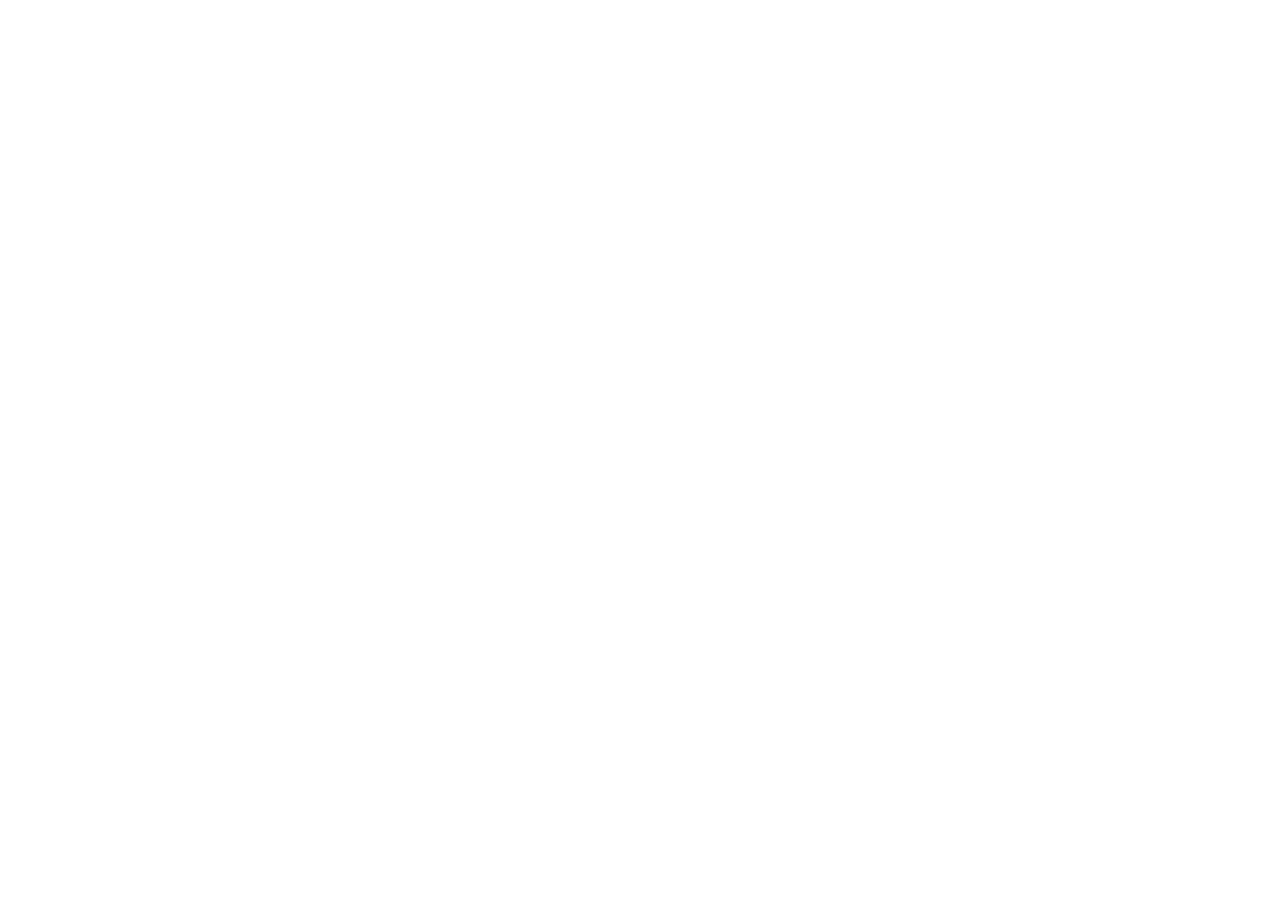
==== index.html @ a4ff1979 "Criei a página principal" ====
<!DOCTYPE html>
<html lang="pt-br">
<head>
    <meta charset="UTF-8">
    <meta name="viewport" content="width=device-width, initial-scale=1.0">
    <title>Projeto Redes Sociais</title>
    <link rel="stylesheet" href="style/style.css">
    <link rel="shortcut icon" href="favicon.ico" type="image/x-icon">
</head>
<body>
    
</body>
</html>
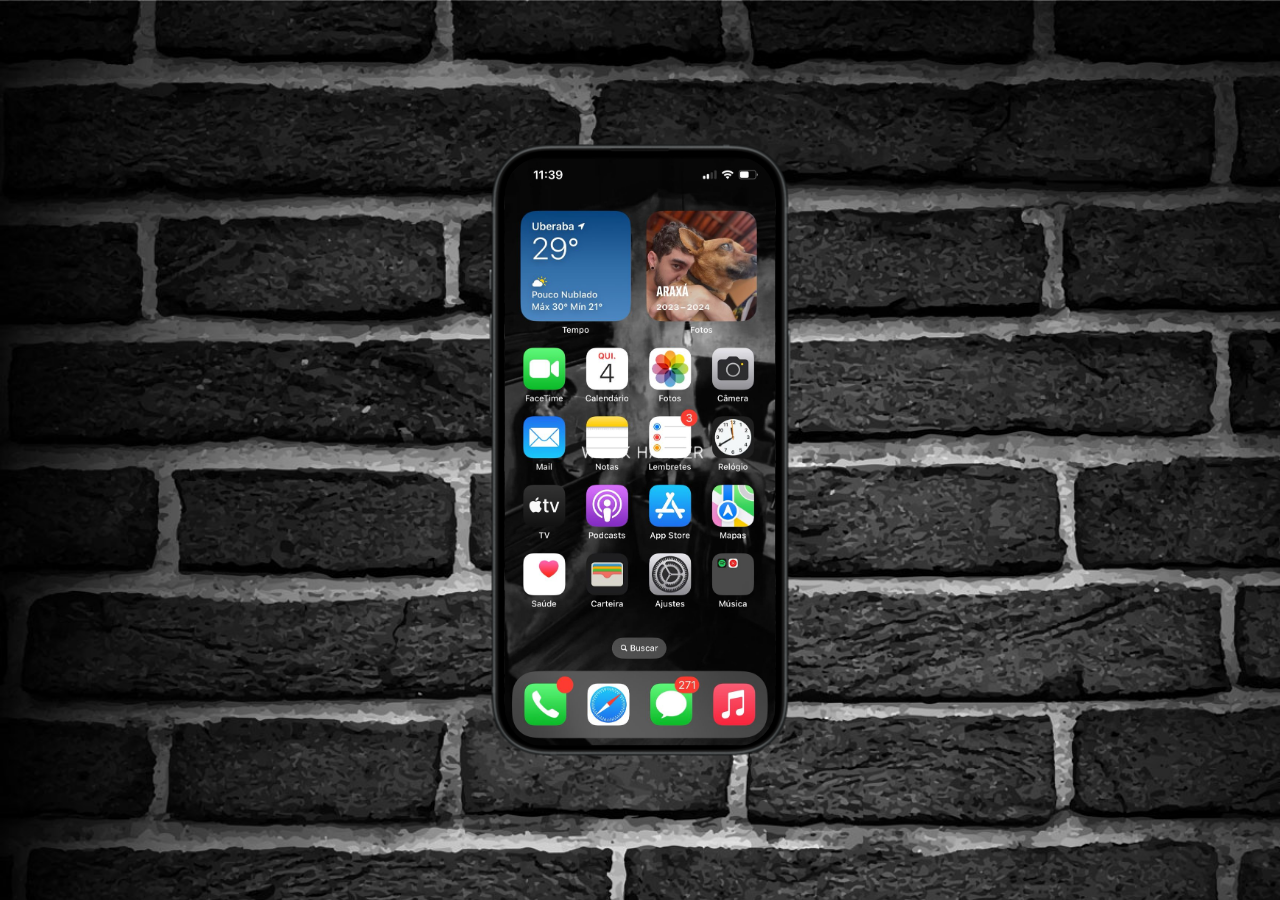
==== commit 8c53e637: "Criei a tela home" ====
--- a/index.html
+++ b/index.html
@@ -8,6 +8,13 @@
     <link rel="shortcut icon" href="favicon.ico" type="image/x-icon">
 </head>
 <body>
-    
+    <main>
+        <section id="telefone">
+            <iframe src="home.html" name="tela" id="tela" frameborder="0"></iframe>
+        </section>
+        <section id="redes-sociais">
+
+        </section>
+    </main>
 </body>
 </html>--- a/style/style.css
+++ b/style/style.css
@@ -0,0 +1,47 @@
+@charset "UTF-8";
+
+* {
+    margin: 0px;
+    padding: 0px;
+    font-family: Arial, Helvetica, sans-serif;
+}
+
+html,
+body {
+    height: 100vh;
+    width: 100vw;
+    background-color: black;
+}
+
+body {
+    background: url('../assets/fundo-tijolo.jpg') no-repeat top center;
+    background-size: cover;
+    background-attachment: fixed;
+}
+
+main {
+    height: 100vh;
+    position: relative;
+}
+
+section#telefone {
+    position: absolute;
+    top: 50%;
+    left: 50%;
+    transform: translate(-50%, -50%);
+
+    height: 611px;
+    width: 301px;
+    background: url('../assets/frame-iphone-2.png') no-repeat;
+}
+
+iframe#tela {
+    position: relative;
+    top: 12px;
+    left: 15px;
+
+    width: 271px;
+    height: 590px;
+
+    border-radius: 40px;
+}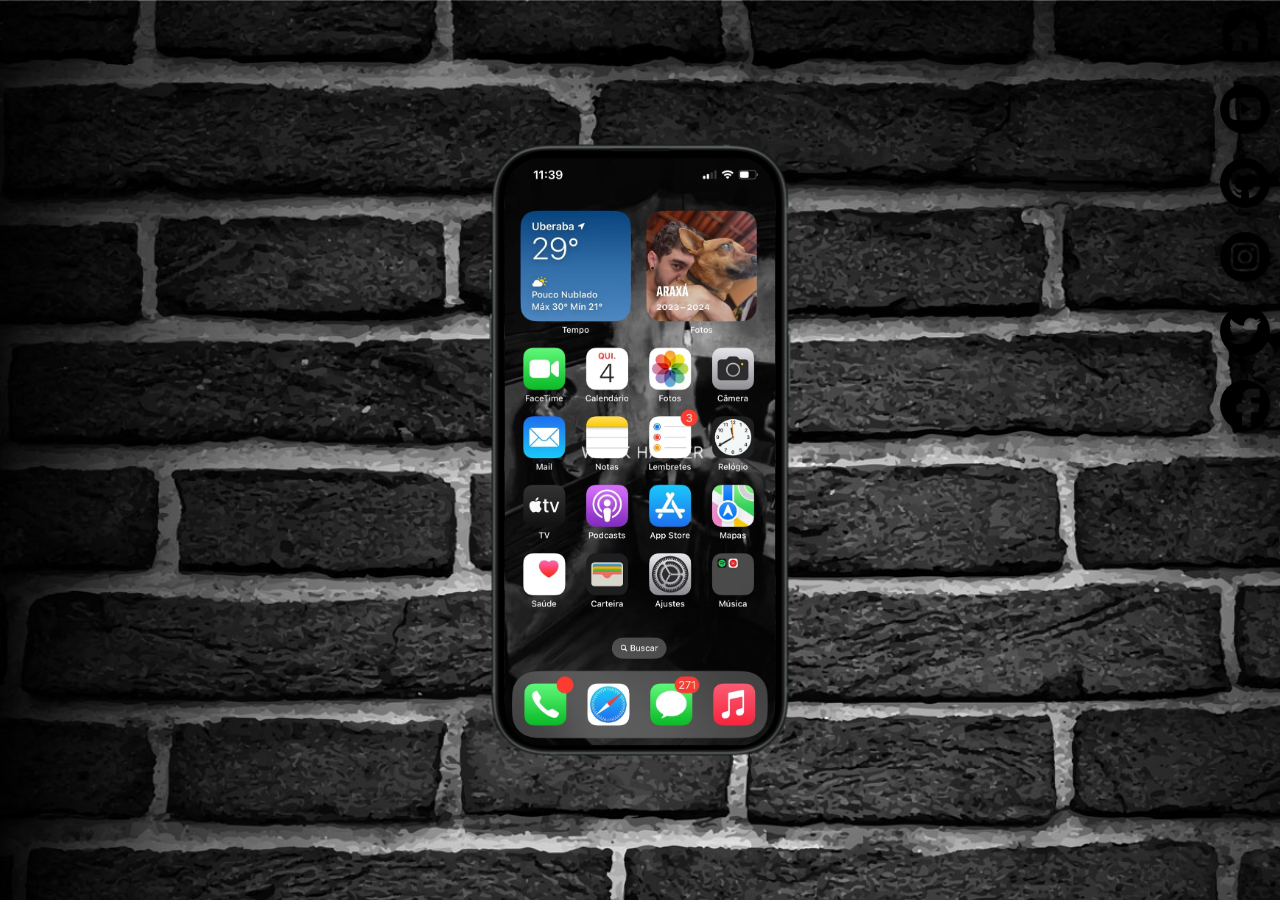
==== commit 89f01ffd: "Criei os botoes das redes sociais" ====
--- a/index.html
+++ b/index.html
@@ -10,10 +10,17 @@
 <body>
     <main>
         <section id="telefone">
-            <iframe src="home.html" name="tela" id="tela" frameborder="0"></iframe>
+            <iframe src="home.html" name="tela" id="tela" frameborder="0">
+                Seu navegador não é compatível com isso.
+            </iframe>
         </section>
         <section id="redes-sociais">
-
+            <a href="" target="tela"><img src="assets/logo-home.png" alt="Página-Inicial"></a> <br>
+            <a href="" target="tela"><img src="assets/logo-youtube.png" alt="Youtube"></a> <br>
+            <a href="" target="tela"><img src="assets/logo-github.png" alt="GitHub"></a> <br>
+            <a href="" target="tela"><img src="assets/logo-instagram.png" alt="Instagram"></a> <br>
+            <a href="" target="tela"><img src="assets/logo-twitter.png" alt="Twitter"></a> <br>
+            <a href="" target="tela"><img src="assets/logo-facebook.png" alt="Facebook"></a>
         </section>
     </main>
 </body>
--- a/style/style.css
+++ b/style/style.css
@@ -44,4 +44,23 @@
     height: 590px;
 
     border-radius: 40px;
+}
+
+section#redes-sociais {
+    text-align: right;
+}
+
+section#redes-sociais img {
+    width: 50px;
+    margin: 10px;
+    border-radius: 50%;
+    box-shadow: 2px 2px 5px rgba(0, 0, 0, 0.400);
+    box-sizing: border-box;
+}
+
+section#redes-sociais img:hover {
+    border: 2px solid rgba(255, 255, 255, 0.600);
+    transform: translate(-3px, -3px);
+    box-shadow: 5px 5px 10px rgba(0, 0, 0, 0.600);
+    transition: transform .4s, border 0.3s;
 }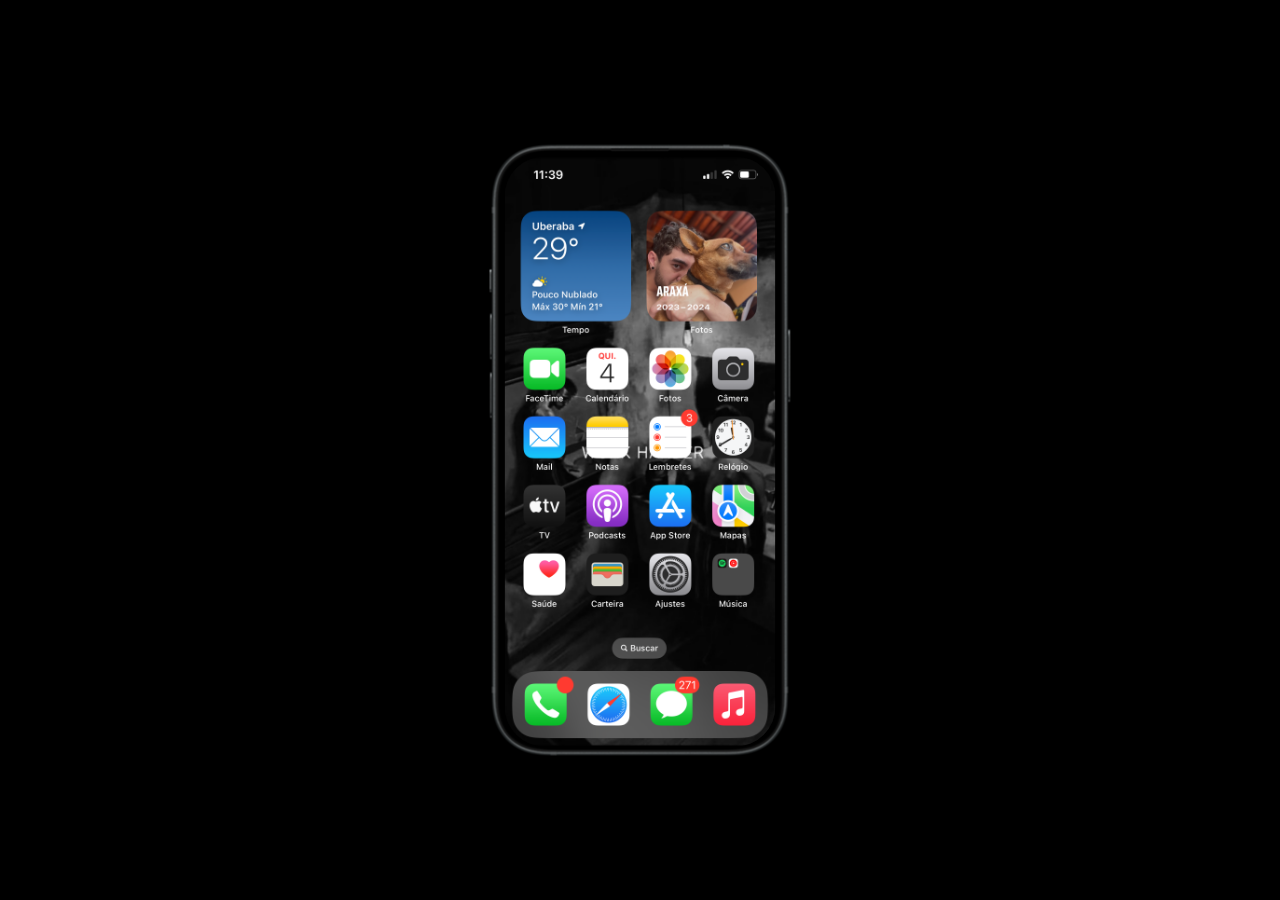
==== commit d4e73aa0: "Projeto-Social finalizado" ====
--- a/index.html
+++ b/index.html
@@ -1,5 +1,6 @@
 <!DOCTYPE html>
 <html lang="pt-br">
+
 <head>
     <meta charset="UTF-8">
     <meta name="viewport" content="width=device-width, initial-scale=1.0">
@@ -7,6 +8,7 @@
     <link rel="stylesheet" href="style/style.css">
     <link rel="shortcut icon" href="favicon.ico" type="image/x-icon">
 </head>
+
 <body>
     <main>
         <section id="telefone">
@@ -15,13 +17,14 @@
             </iframe>
         </section>
         <section id="redes-sociais">
-            <a href="" target="tela"><img src="assets/logo-home.png" alt="Página-Inicial"></a> <br>
-            <a href="" target="tela"><img src="assets/logo-youtube.png" alt="Youtube"></a> <br>
-            <a href="" target="tela"><img src="assets/logo-github.png" alt="GitHub"></a> <br>
-            <a href="" target="tela"><img src="assets/logo-instagram.png" alt="Instagram"></a> <br>
-            <a href="" target="tela"><img src="assets/logo-twitter.png" alt="Twitter"></a> <br>
-            <a href="" target="tela"><img src="assets/logo-facebook.png" alt="Facebook"></a>
+            <a href="home.html" target="tela"><img src="assets/logo-home.png" alt="Página-Inicial"></a> <br>
+            <a href="youtube.html" target="tela"><img src="assets/logo-youtube.png" alt="Youtube"></a> <br>
+            <a href="github.html" target="tela"><img src="assets/logo-github.png" alt="GitHub"></a> <br>
+            <a href="instagram.html" target="tela"><img src="assets/logo-instagram.png" alt="Instagram"></a> <br>
+            <a href="x.html" target="tela"><img src="assets/logo-twitter.png" alt="X"></a> <br>
+            <a href="linkedin.html" target="tela"><img src="assets/logo-linkedin.png" alt="Linkedin"></a>
         </section>
     </main>
 </body>
+
 </html>--- a/style/style.css
+++ b/style/style.css
@@ -14,7 +14,7 @@
 }
 
 body {
-    background: url('../assets/fundo-tijolo.jpg') no-repeat top center;
+    background: url('../assets/fundo-tijolo-2.jpg') no-repeat top center;
     background-size: cover;
     background-attachment: fixed;
 }
